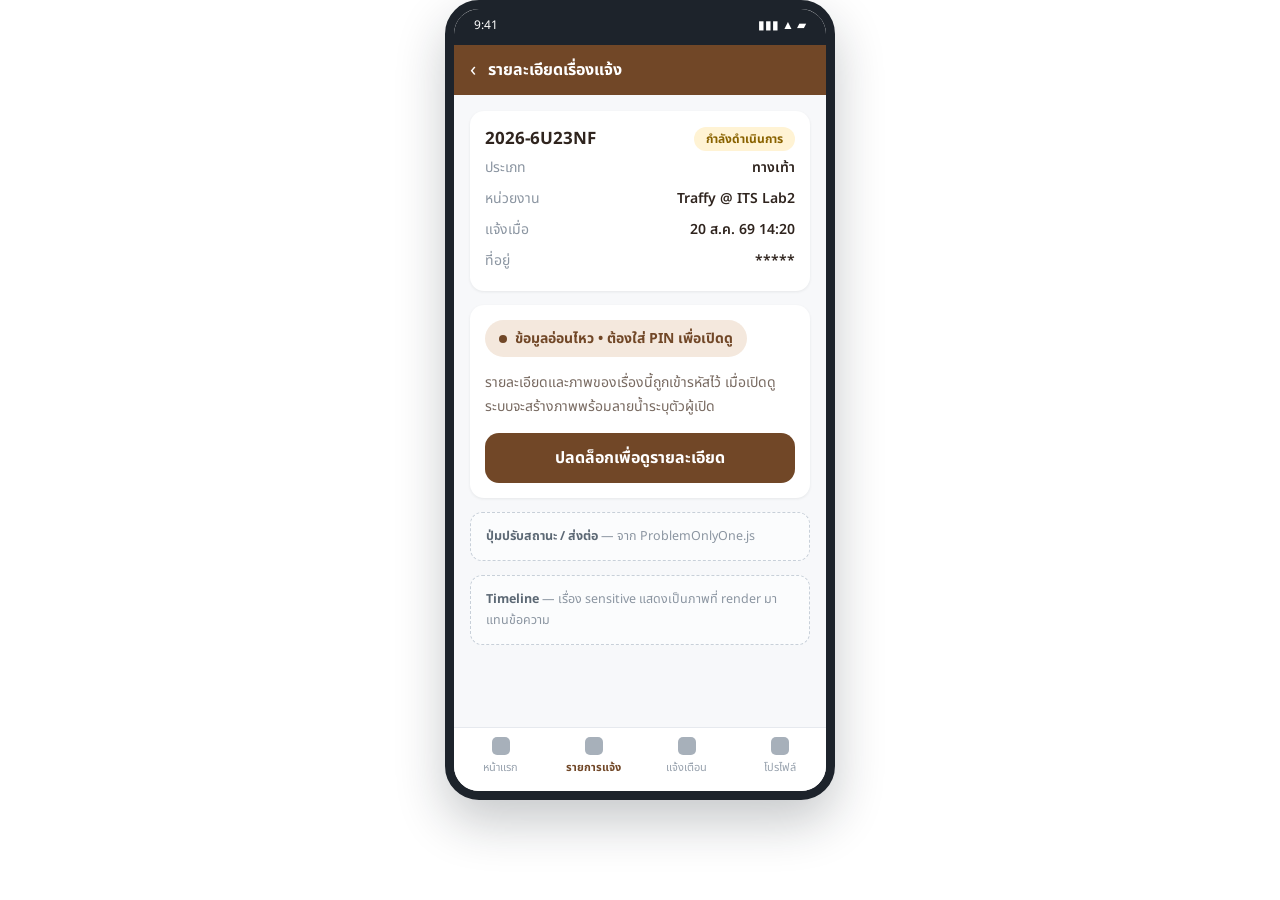
==== app/index.html @ 2217208e "Prototype ฟีเจอร์ Sensitive สำหรับให้ทีมรีวิว หน้าเว็บ static หน้าเดียว มีแท็บสลับดูได้ทั้ง 3 platfo" ====
<!doctype html>
<html lang="th">
<head>
<meta charset="utf-8">
<meta name="viewport" content="width=device-width, initial-scale=1">
<meta name="robots" content="noindex, nofollow">
<title>Prototype • แอปเจ้าหน้าที่ (FondueManager)</title>
<link rel="preconnect" href="https://fonts.googleapis.com">
<link rel="preconnect" href="https://fonts.gstatic.com" crossorigin>
<link href="https://fonts.googleapis.com/css2?family=Noto+Sans+Thai:wght@400;500;600;700&display=swap" rel="stylesheet">
<link rel="stylesheet" href="../shared/sensitive-flow.css">
<style>
  * { box-sizing: border-box; }
  body {
    margin: 0;
    min-height: 100vh;
    font-family: "Noto Sans Thai", sans-serif;
    background: transparent;
    color: #2f241e;
    display: flex;
    flex-direction: column;
    align-items: center;
    padding: 0 16px 30px;
    gap: 16px;
  }


  /* กรอบมือถือ — เป็นแค่การจำลองหน้าตา ไม่ใช่ของจริงจาก React Native */
  .phone {
    width: 390px;
    max-width: 100%;
    background: #fff;
    border-radius: 34px;
    border: 9px solid #1d232b;
    overflow: hidden;
    box-shadow: 0 22px 50px rgba(20, 28, 38, 0.24);
    display: flex;
    flex-direction: column;
    height: 800px;
  }

  .statusbar {
    background: #1d232b;
    color: #fff;
    font-size: 12px;
    padding: 7px 20px 11px;
    display: flex;
    justify-content: space-between;
  }

  .appbar {
    background: #714727;
    color: #fff;
    padding: 13px 16px;
    display: flex;
    align-items: center;
    gap: 12px;
  }
  .appbar__back { font-size: 20px; line-height: 1; }
  .appbar__title { font-size: 16px; font-weight: 700; }

  .screen {
    flex: 1;
    overflow-y: auto;
    padding: 16px;
    display: flex;
    flex-direction: column;
    gap: 14px;
    background: #f7f8fa;
  }

  .rn-card {
    background: #fff;
    border-radius: 14px;
    padding: 15px;
    box-shadow: 0 1px 3px rgba(23, 32, 43, 0.08);
  }

  .rn-row {
    display: flex;
    justify-content: space-between;
    gap: 12px;
    font-size: 14px;
    padding: 5px 0;
  }
  .rn-row__label { color: #8b95a1; }
  .rn-row__value { font-weight: 600; text-align: right; }

  .status-pill {
    display: inline-block;
    padding: 3px 12px;
    border-radius: 999px;
    background: #fff3d4;
    color: #8a6300;
    font-size: 12px;
    font-weight: 700;
  }

  .ticket-head {
    display: flex;
    align-items: center;
    justify-content: space-between;
  }
  .ticket-head__id { font-size: 17px; font-weight: 700; }

  .slot {
    border: 1px dashed #c8d0d9;
    border-radius: 12px;
    padding: 13px 15px;
    color: #8b95a1;
    font-size: 12.5px;
    line-height: 1.7;
    background: #fbfcfd;
  }
  .slot strong { color: #5d6975; }

  .tabbar {
    display: flex;
    border-top: 1px solid #e6e9ee;
    background: #fff;
    padding: 9px 0 15px;
  }
  .tabbar div {
    flex: 1;
    text-align: center;
    font-size: 11px;
    color: #98a2ae;
  }
  .tabbar div[aria-current] { color: #714727; font-weight: 700; }
  .tabbar .dot {
    width: 18px; height: 18px; margin: 0 auto 4px;
    border-radius: 5px; background: currentColor; opacity: .85;
  }

  /* ในจอมือถือ ภาพประกอบวางเรียง 2 ช่องพอ */
  .phone .sv-media { grid-template-columns: repeat(2, 1fr); }
</style>
</head>
<body>


<div class="phone">
  <div class="statusbar"><span>9:41</span><span>▮▮▮ ▲ ▰</span></div>
  <div class="appbar">
    <span class="appbar__back">‹</span>
    <span class="appbar__title">รายละเอียดเรื่องแจ้ง</span>
  </div>

  <div class="screen">
    <div class="rn-card">
      <div class="ticket-head">
        <span class="ticket-head__id">2026-6U23NF</span>
        <span class="status-pill">กำลังดำเนินการ</span>
      </div>
      <div class="rn-row"><span class="rn-row__label">ประเภท</span><span class="rn-row__value">ทางเท้า</span></div>
      <div class="rn-row"><span class="rn-row__label">หน่วยงาน</span><span class="rn-row__value">Traffy @ ITS Lab2</span></div>
      <div class="rn-row"><span class="rn-row__label">แจ้งเมื่อ</span><span class="rn-row__value">20 ส.ค. 69 14:20</span></div>
      <div class="rn-row"><span class="rn-row__label">ที่อยู่</span><span class="rn-row__value">*****</span></div>
    </div>

    <div class="rn-card sv-root" id="sensitive-slot"></div>

    <div class="slot"><strong>ปุ่มปรับสถานะ / ส่งต่อ</strong> — จาก ProblemOnlyOne.js</div>
    <div class="slot"><strong>Timeline</strong> — เรื่อง sensitive แสดงเป็นภาพที่ render มาแทนข้อความ</div>
  </div>

  <div class="tabbar">
    <div><div class="dot"></div>หน้าแรก</div>
    <div aria-current="page"><div class="dot"></div>รายการแจ้ง</div>
    <div><div class="dot"></div>แจ้งเตือน</div>
    <div><div class="dot"></div>โปรไฟล์</div>
  </div>
</div>

<script type="module">
  import { mountSensitiveFlow } from "../shared/sensitive-flow.js";
  mountSensitiveFlow(document.getElementById("sensitive-slot"), {
    ticketId: "2026-6U23NF",
  });
</script>
</body>
</html>
---- shared/sensitive-flow.css ----
/* สไตล์กลางของ flow sensitive — ใช้ตัวแปรสี ให้แต่ละ shell override ได้
   web shell กับ app shell ตั้ง --sv-accent ต่างกัน แต่โครงเหมือนกัน */

.sv-root {
  --sv-accent: #714727;
  --sv-accent-soft: #f4e8dd;
  --sv-text: #2f241e;
  --sv-muted: #786a61;
  --sv-line: #ead8c9;
  --sv-danger: #c0392b;
  --sv-radius: 14px;
}

.sv-locked,
.sv-pin,
.sv-unlocked {
  display: flex;
  flex-direction: column;
  gap: 14px;
}

.sv-badge {
  display: inline-flex;
  align-items: center;
  gap: 8px;
  align-self: flex-start;
  padding: 8px 14px;
  border-radius: 999px;
  background: var(--sv-accent-soft);
  color: var(--sv-accent);
  font-size: 14px;
  font-weight: 700;
}

.sv-badge__dot {
  width: 8px;
  height: 8px;
  border-radius: 50%;
  background: var(--sv-accent);
}

.sv-note {
  margin: 0;
  color: var(--sv-muted);
  font-size: 14px;
  line-height: 1.7;
}

.sv-button {
  appearance: none;
  border: none;
  border-radius: var(--sv-radius);
  padding: 13px 20px;
  background: var(--sv-accent);
  color: #fff;
  font: inherit;
  font-weight: 700;
  cursor: pointer;
  transition: opacity 0.15s ease;
}

.sv-button:hover { opacity: 0.88; }
.sv-button:disabled { opacity: 0.5; cursor: default; }

.sv-button--ghost {
  background: transparent;
  color: var(--sv-muted);
  border: 1px solid var(--sv-line);
}

.sv-pin__title {
  margin: 0;
  font-size: 18px;
  color: var(--sv-text);
}

.sv-pin__hint {
  margin: 0;
  font-size: 13px;
  color: var(--sv-muted);
}

.sv-pin__input {
  width: 100%;
  box-sizing: border-box;
  padding: 14px 16px;
  border: 1px solid var(--sv-line);
  border-radius: var(--sv-radius);
  font: inherit;
  font-size: 22px;
  letter-spacing: 10px;
  text-align: center;
}

.sv-pin__input:focus {
  outline: 2px solid var(--sv-accent);
  outline-offset: 1px;
}

.sv-pin__message {
  min-height: 20px;
  font-size: 13px;
  color: var(--sv-danger);
}

.sv-pin__message.is-notice { color: #2e7d4f; }

.sv-pin__actions {
  display: flex;
  gap: 10px;
}

.sv-pin__actions .sv-button { flex: 1; }

.sv-loading {
  padding: 40px 0;
  text-align: center;
  color: var(--sv-muted);
}

.sv-bar {
  display: flex;
  align-items: center;
  justify-content: space-between;
  gap: 12px;
  padding: 10px 14px;
  border-radius: var(--sv-radius);
  background: var(--sv-accent-soft);
  color: var(--sv-accent);
  font-size: 13px;
  font-weight: 600;
}

.sv-bar__lock {
  appearance: none;
  border: 1px solid currentColor;
  background: transparent;
  color: inherit;
  border-radius: 999px;
  padding: 5px 12px;
  font: inherit;
  font-size: 12px;
  cursor: pointer;
  white-space: nowrap;
}

.sv-pages {
  display: flex;
  flex-direction: column;
  gap: 16px;
}

.sv-page { margin: 0; }

.sv-page__img {
  display: block;
  width: 100%;
  border-radius: var(--sv-radius);
  border: 1px solid var(--sv-line);
}

.sv-page__caption {
  padding-top: 6px;
  font-size: 12px;
  color: var(--sv-muted);
  text-align: right;
}

.sv-media__title {
  margin: 6px 0 0;
  font-size: 15px;
  color: var(--sv-text);
}

.sv-media {
  display: grid;
  grid-template-columns: repeat(auto-fill, minmax(120px, 1fr));
  gap: 10px;
}

.sv-media__item {
  appearance: none;
  border: 1px solid var(--sv-line);
  border-radius: var(--sv-radius);
  background: #fff;
  padding: 6px;
  cursor: pointer;
  display: flex;
  flex-direction: column;
  gap: 6px;
  font: inherit;
}

.sv-media__item img {
  width: 100%;
  aspect-ratio: 4 / 3;
  object-fit: cover;
  border-radius: 9px;
}

.sv-media__label {
  font-size: 12px;
  color: var(--sv-muted);
}

.sv-lightbox {
  position: fixed;
  inset: 0;
  z-index: 999;
  background: rgba(20, 14, 10, 0.88);
  display: flex;
  flex-direction: column;
  align-items: center;
  justify-content: center;
  gap: 14px;
  padding: 24px;
}

.sv-lightbox img {
  max-width: min(720px, 92vw);
  max-height: 74vh;
  border-radius: 12px;
}

.sv-lightbox__label { color: #f3e6da; font-size: 14px; }

.sv-lightbox__close {
  position: absolute;
  top: 20px;
  right: 20px;
  appearance: none;
  border: 1px solid rgba(255, 255, 255, 0.5);
  background: transparent;
  color: #fff;
  border-radius: 999px;
  padding: 7px 16px;
  font: inherit;
  cursor: pointer;
}
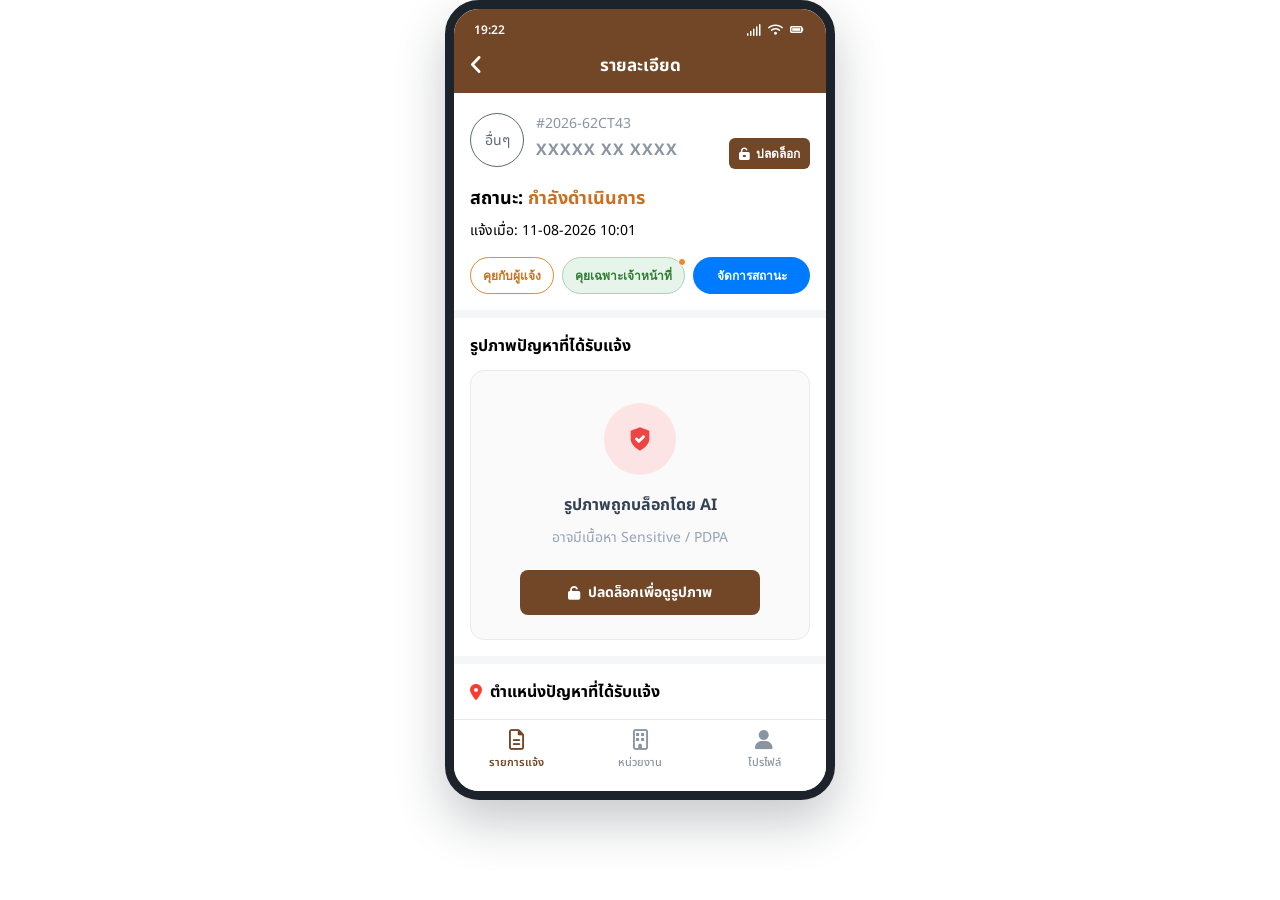
==== commit a7d7f3ba: "Update Sensitive Flow UI (tabs, gallery, locked timeline)" ====
--- a/app/index.html
+++ b/app/index.html
@@ -1,182 +1,684 @@
 <!doctype html>
 <html lang="th">
+
 <head>
-<meta charset="utf-8">
-<meta name="viewport" content="width=device-width, initial-scale=1">
-<meta name="robots" content="noindex, nofollow">
-<title>Prototype • แอปเจ้าหน้าที่ (FondueManager)</title>
-<link rel="preconnect" href="https://fonts.googleapis.com">
-<link rel="preconnect" href="https://fonts.gstatic.com" crossorigin>
-<link href="https://fonts.googleapis.com/css2?family=Noto+Sans+Thai:wght@400;500;600;700&display=swap" rel="stylesheet">
-<link rel="stylesheet" href="../shared/sensitive-flow.css">
-<style>
-  * { box-sizing: border-box; }
-  body {
-    margin: 0;
-    min-height: 100vh;
-    font-family: "Noto Sans Thai", sans-serif;
-    background: transparent;
-    color: #2f241e;
-    display: flex;
-    flex-direction: column;
-    align-items: center;
-    padding: 0 16px 30px;
-    gap: 16px;
-  }
-
-
-  /* กรอบมือถือ — เป็นแค่การจำลองหน้าตา ไม่ใช่ของจริงจาก React Native */
-  .phone {
-    width: 390px;
-    max-width: 100%;
-    background: #fff;
-    border-radius: 34px;
-    border: 9px solid #1d232b;
-    overflow: hidden;
-    box-shadow: 0 22px 50px rgba(20, 28, 38, 0.24);
-    display: flex;
-    flex-direction: column;
-    height: 800px;
-  }
-
-  .statusbar {
-    background: #1d232b;
-    color: #fff;
-    font-size: 12px;
-    padding: 7px 20px 11px;
-    display: flex;
-    justify-content: space-between;
-  }
-
-  .appbar {
-    background: #714727;
-    color: #fff;
-    padding: 13px 16px;
-    display: flex;
-    align-items: center;
-    gap: 12px;
-  }
-  .appbar__back { font-size: 20px; line-height: 1; }
-  .appbar__title { font-size: 16px; font-weight: 700; }
-
-  .screen {
-    flex: 1;
-    overflow-y: auto;
-    padding: 16px;
-    display: flex;
-    flex-direction: column;
-    gap: 14px;
-    background: #f7f8fa;
-  }
-
-  .rn-card {
-    background: #fff;
-    border-radius: 14px;
-    padding: 15px;
-    box-shadow: 0 1px 3px rgba(23, 32, 43, 0.08);
-  }
-
-  .rn-row {
-    display: flex;
-    justify-content: space-between;
-    gap: 12px;
-    font-size: 14px;
-    padding: 5px 0;
-  }
-  .rn-row__label { color: #8b95a1; }
-  .rn-row__value { font-weight: 600; text-align: right; }
-
-  .status-pill {
-    display: inline-block;
-    padding: 3px 12px;
-    border-radius: 999px;
-    background: #fff3d4;
-    color: #8a6300;
-    font-size: 12px;
-    font-weight: 700;
-  }
-
-  .ticket-head {
-    display: flex;
-    align-items: center;
-    justify-content: space-between;
-  }
-  .ticket-head__id { font-size: 17px; font-weight: 700; }
-
-  .slot {
-    border: 1px dashed #c8d0d9;
-    border-radius: 12px;
-    padding: 13px 15px;
-    color: #8b95a1;
-    font-size: 12.5px;
-    line-height: 1.7;
-    background: #fbfcfd;
-  }
-  .slot strong { color: #5d6975; }
-
-  .tabbar {
-    display: flex;
-    border-top: 1px solid #e6e9ee;
-    background: #fff;
-    padding: 9px 0 15px;
-  }
-  .tabbar div {
-    flex: 1;
-    text-align: center;
-    font-size: 11px;
-    color: #98a2ae;
-  }
-  .tabbar div[aria-current] { color: #714727; font-weight: 700; }
-  .tabbar .dot {
-    width: 18px; height: 18px; margin: 0 auto 4px;
-    border-radius: 5px; background: currentColor; opacity: .85;
-  }
-
-  /* ในจอมือถือ ภาพประกอบวางเรียง 2 ช่องพอ */
-  .phone .sv-media { grid-template-columns: repeat(2, 1fr); }
-</style>
+  <meta charset="utf-8">
+  <meta name="viewport" content="width=device-width, initial-scale=1">
+  <meta name="robots" content="noindex, nofollow">
+  <title>Prototype • แอปเจ้าหน้าที่ (FondueManager)</title>
+  <link rel="preconnect" href="https://fonts.googleapis.com">
+  <link rel="preconnect" href="https://fonts.gstatic.com" crossorigin>
+  <link href="https://fonts.googleapis.com/css2?family=Noto+Sans+Thai:wght@400;500;600;700&display=swap"
+    rel="stylesheet">
+  <!-- ใช้ FontAwesome สำหรับ Icon -->
+  <link rel="stylesheet" href="https://cdnjs.cloudflare.com/ajax/libs/font-awesome/6.4.0/css/all.min.css">
+  <link rel="stylesheet" href="../shared/sensitive-flow.css?v=2">
+  <style>
+    * {
+      box-sizing: border-box;
+    }
+
+    body {
+      margin: 0;
+      min-height: 100vh;
+      font-family: "Noto Sans Thai", sans-serif;
+      background: transparent;
+      color: #1a1a1a;
+      display: flex;
+      flex-direction: column;
+      align-items: center;
+      padding: 0 16px 30px;
+      gap: 16px;
+    }
+
+    /* กรอบมือถือ */
+    .phone {
+      width: 390px;
+      max-width: 100%;
+      background: #fff;
+      border-radius: 34px;
+      border: 9px solid #1d232b;
+      overflow: hidden;
+      box-shadow: 0 22px 50px rgba(20, 28, 38, 0.24);
+      display: flex;
+      flex-direction: column;
+      height: 800px;
+      position: relative;
+    }
+
+    .statusbar {
+      background: #714727;
+      color: #fff;
+      font-size: 12px;
+      padding: 12px 20px 4px;
+      display: flex;
+      justify-content: space-between;
+      font-weight: 600;
+    }
+
+    .appbar {
+      background: #714727;
+      color: #fff;
+      padding: 10px 16px 14px;
+      display: flex;
+      align-items: center;
+      justify-content: center;
+      position: relative;
+    }
+
+    .appbar__back {
+      position: absolute;
+      left: 16px;
+      font-size: 22px;
+      line-height: 1;
+      cursor: pointer;
+    }
+
+    .appbar__title {
+      font-size: 17px;
+      font-weight: 700;
+    }
+
+    .screen {
+      flex: 1;
+      overflow-y: auto;
+      background: #f5f6f8;
+      display: flex;
+      flex-direction: column;
+      gap: 8px;
+      /* ระยะห่างระหว่าง Block สีขาว */
+    }
+
+    .screen::-webkit-scrollbar {
+      width: 0px;
+    }
+
+    /* Block สีขาวแต่ละส่วน */
+    .white-block {
+      background: #fff;
+      padding: 16px;
+    }
+
+    .section-title {
+      font-size: 16px;
+      font-weight: 700;
+      color: #000;
+      margin-bottom: 12px;
+      display: flex;
+      align-items: center;
+      gap: 8px;
+    }
+
+    /* 1. Header Section (Profile, ID, Title, Status, Buttons) */
+    .detail-top-row {
+      display: flex;
+      gap: 12px;
+      margin-bottom: 16px;
+    }
+
+    .profile-circle {
+      width: 54px;
+      height: 54px;
+      border-radius: 27px;
+      border: 1px solid #5d6975;
+      display: flex;
+      align-items: center;
+      justify-content: center;
+      font-size: 14px;
+      color: #5d6975;
+      flex-shrink: 0;
+    }
+
+    .ticket-info {
+      flex: 1;
+      display: flex;
+      flex-direction: column;
+      justify-content: center;
+    }
+
+    .ticket-id {
+      color: #8b95a1;
+      font-size: 14px;
+      margin-bottom: 4px;
+    }
+
+    .ticket-title-row {
+      display: flex;
+      justify-content: space-between;
+      align-items: flex-start;
+    }
+
+    .ticket-title {
+      font-size: 16px;
+      font-weight: 700;
+      color: #8b95a1;
+      /* สีเทาตามรูป */
+      letter-spacing: 1px;
+    }
+
+    .btn-unlock-small {
+      background: #714727;
+      color: white;
+      border: none;
+      border-radius: 6px;
+      padding: 6px 10px;
+      font-size: 12px;
+      font-weight: 600;
+      display: flex;
+      align-items: center;
+      gap: 6px;
+      cursor: pointer;
+    }
+
+    .status-row {
+      font-size: 18px;
+      font-weight: 700;
+      margin-bottom: 8px;
+    }
+
+    .status-row span:first-child {
+      color: #000;
+    }
+
+    .status-row span:last-child {
+      color: #c9711e;
+    }
+
+    .ticket-date-row {
+      font-size: 14px;
+      color: #000;
+    }
+
+    .action-pills-row {
+      display: flex;
+      gap: 8px;
+      margin-top: 16px;
+    }
+
+    .pill-btn {
+      padding: 8px 12px;
+      border-radius: 20px;
+      font-size: 12px;
+      font-weight: 600;
+      cursor: pointer;
+      white-space: nowrap;
+    }
+
+    .pill-talk-reporter {
+      background: #fff;
+      border: 1px solid #e8882f;
+      color: #c9711e;
+    }
+
+    .pill-talk-staff {
+      background: #e6f4ea;
+      border: 1px solid #a8d5ba;
+      color: #2e7d32;
+      position: relative;
+    }
+
+    .noti-dot {
+      position: absolute;
+      top: 0px;
+      right: -2px;
+      width: 8px;
+      height: 8px;
+      background: #e8882f;
+      border-radius: 50%;
+      border: 1px solid #fff;
+    }
+
+    .pill-manage-status {
+      background: #007aff;
+      color: #fff;
+      border: none;
+      flex: 1;
+      /* ยืดให้เต็มพื้นที่ที่เหลือถ้ามี */
+      text-align: center;
+    }
+
+    /* รูปภาพ Cover สำหรับ Normal Mode */
+    .ticket-cover {
+      width: 100%;
+      height: 200px;
+      background-color: #e0e0e0;
+      border-radius: 12px;
+      object-fit: cover;
+      background-image: url('https://images.unsplash.com/photo-1515162816999-a0c47dc192f7?auto=format&fit=crop&q=80&w=400');
+      background-position: center;
+    }
+
+    /* 3. Location Section */
+    .location-address {
+      font-size: 14.5px;
+      color: #000;
+      margin-bottom: 12px;
+    }
+
+    .location-coords-row {
+      display: flex;
+      justify-content: space-between;
+      align-items: center;
+    }
+
+    .location-coords {
+      font-size: 14.5px;
+      color: #000;
+    }
+
+    .location-actions {
+      display: flex;
+      gap: 8px;
+    }
+
+    .btn-action-sm {
+      background: #fff;
+      border: 1px solid #ccc;
+      border-radius: 20px;
+      padding: 6px 12px;
+      font-size: 12px;
+      color: #666;
+      display: flex;
+      align-items: center;
+      gap: 6px;
+      cursor: pointer;
+    }
+
+    /* 4. Responsible Orgs Section */
+    .orgs-card {
+      border: 1px solid #f0f0f0;
+      border-radius: 8px;
+      padding: 4px 0;
+      background: #fcfcfc;
+    }
+
+    .org-row {
+      display: flex;
+      align-items: center;
+      padding: 12px 16px;
+      border-bottom: 2px solid #fff;
+      font-size: 14.5px;
+      color: #000;
+    }
+
+    .border-none {
+      border-bottom: none;
+    }
+
+    .org-logo {
+      width: 36px;
+      height: 36px;
+      border-radius: 18px;
+      margin-right: 12px;
+      display: flex;
+      align-items: center;
+      justify-content: center;
+      color: #fff;
+      font-size: 12px;
+      font-weight: bold;
+    }
+
+    .traffy-logo {
+      background: #fff;
+      border: 1px solid #eee;
+      color: #00c853;
+    }
+
+    .t-logo {
+      background: #1a237e;
+    }
+
+    .other-logo {
+      background: #607d8b;
+      font-size: 8px;
+    }
+
+    /* 5. Responsible Persons Section */
+    .staff-card {
+      border: 1px solid #f0f0f0;
+      border-left: 3px solid #714727;
+      border-radius: 8px;
+      padding: 16px;
+      background: #fffaf7;
+      margin-bottom: 16px;
+    }
+
+    .staff-card-header {
+      display: flex;
+      justify-content: space-between;
+      margin-bottom: 12px;
+      align-items: center;
+    }
+
+    .staff-card-title {
+      font-weight: 700;
+      font-size: 13px;
+      color: #714727;
+    }
+
+    .staff-card-subtitle {
+      font-size: 11px;
+      color: #8b95a1;
+      font-weight: 600;
+    }
+
+    .btn-dashed {
+      width: 100%;
+      border: 1px dashed #ccc;
+      background: #fff;
+      padding: 12px;
+      border-radius: 8px;
+      color: #714727;
+      font-weight: 700;
+      font-size: 13px;
+      cursor: pointer;
+    }
+
+    .other-orgs-toggle {
+      display: flex;
+      justify-content: space-between;
+      align-items: center;
+      font-size: 14px;
+      font-weight: 700;
+      color: #333;
+    }
+
+    .chevron-down {
+      width: 24px;
+      height: 24px;
+      border-radius: 12px;
+      background: #f5f5f5;
+      display: flex;
+      align-items: center;
+      justify-content: center;
+      color: #8b95a1;
+      font-size: 12px;
+    }
+
+    /* 6. Timeline Section */
+    .timeline {
+      display: flex;
+      flex-direction: column;
+      padding-left: 8px;
+      margin-top: 16px;
+    }
+
+    .timeline-item {
+      display: flex;
+      position: relative;
+      margin-bottom: 16px;
+    }
+
+    .timeline-dot-outline {
+      width: 24px;
+      height: 24px;
+      border-radius: 12px;
+      border: 2px solid #fbbc05;
+      background: #fff;
+      z-index: 2;
+      margin-right: 12px;
+    }
+
+    .timeline-line {
+      position: absolute;
+      left: 11px;
+      top: 24px;
+      bottom: -16px;
+      width: 2px;
+      background: #e6e9ee;
+      z-index: 1;
+    }
+
+    .timeline-item:last-child .timeline-line {
+      display: none;
+    }
+
+    .timeline-content-no-bg {
+      flex: 1;
+      padding-bottom: 16px;
+    }
+
+    .timeline-header-row {
+      display: flex;
+      align-items: center;
+      gap: 8px;
+      margin-bottom: 8px;
+    }
+
+    .status-pill-small {
+      background: #fce8b2;
+      color: #c9711e;
+      padding: 4px 10px;
+      border-radius: 12px;
+      font-size: 11px;
+      font-weight: 700;
+    }
+
+    .timeline-author {
+      font-size: 12px;
+      color: #4a5568;
+      font-weight: 700;
+    }
+
+    .timeline-time-text {
+      font-size: 13px;
+      color: #000;
+      margin-bottom: 4px;
+    }
+
+    .timeline-desc-text {
+      font-size: 13.5px;
+      color: #000;
+      line-height: 1.5;
+    }
+
+    /* Tabbar */
+    .tabbar {
+      display: flex;
+      border-top: 1px solid #e6e9ee;
+      background: #fff;
+      padding: 10px 0 20px;
+    }
+
+    .tabbar div {
+      flex: 1;
+      text-align: center;
+      font-size: 11px;
+      color: #714727;
+      display: flex;
+      flex-direction: column;
+      align-items: center;
+      gap: 4px;
+      cursor: pointer;
+      font-weight: 600;
+    }
+
+    .tabbar div:not([aria-current]) {
+      color: #8b95a1;
+      font-weight: 500;
+    }
+
+    .tabbar i {
+      font-size: 20px;
+    }
+
+    /* จัดเรียงรูป Sensitive */
+    .phone .sv-media {
+      grid-template-columns: repeat(2, 1fr);
+      gap: 8px;
+    }
+
+    /* Utility classes */
+    .hidden {
+      display: none !important;
+    }
+  </style>
 </head>
+
 <body>
 
 
-<div class="phone">
-  <div class="statusbar"><span>9:41</span><span>▮▮▮ ▲ ▰</span></div>
-  <div class="appbar">
-    <span class="appbar__back">‹</span>
-    <span class="appbar__title">รายละเอียดเรื่องแจ้ง</span>
+
+  <div class="phone">
+    <div class="statusbar"><span>19:22</span><span style="letter-spacing: 2px;"><i class="fa-solid fa-signal"></i> <i
+          class="fa-solid fa-wifi"></i> <i class="fa-solid fa-battery-full"></i></span></div>
+    <div class="appbar">
+      <span class="appbar__back"><i class="fa-solid fa-angle-left"></i></span>
+      <span class="appbar__title">รายละเอียด</span>
+    </div>
+
+    <div class="screen" id="screen-content">
+
+      <!-- 1. Top Section -->
+      <div class="white-block" id="block-top" style="padding-top: 20px;">
+        <div id="sensitive-top-header">
+          <div class="detail-top-row">
+            <div class="profile-circle">อื่นๆ</div>
+            <div class="ticket-info">
+              <div class="ticket-id">#2026-62CT43</div>
+              <div class="ticket-title-row">
+                <div class="ticket-title">XXXXX XX XXXX</div>
+                <!-- ปุ่มปลดล็อก (ถ้าเรื่อง sensitive) -->
+                <button class="btn-unlock-small" id="btn-top-unlock"><i class="fa-solid fa-unlock-keyhole"></i>
+                  ปลดล็อก</button>
+              </div>
+            </div>
+          </div>
+          <div class="status-row">
+            <span>สถานะ:</span> <span>กำลังดำเนินการ</span>
+          </div>
+          <div class="ticket-date-row">
+            แจ้งเมื่อ: 11-08-2026 10:01
+          </div>
+        </div>
+        <div class="action-pills-row">
+          <button class="pill-btn pill-talk-reporter">คุยกับผู้แจ้ง</button>
+          <button class="pill-btn pill-talk-staff">คุยเฉพาะเจ้าหน้าที่<span class="noti-dot"></span></button>
+          <button class="pill-btn pill-manage-status">จัดการสถานะ</button>
+        </div>
+      </div>
+
+      <!-- 2. รูปภาพปัญหา Section -->
+      <div class="white-block" id="block-sensitive">
+        <div class="section-title" id="sensitive-section-title">รูปภาพปัญหาที่ได้รับแจ้ง</div>
+
+        <!-- ============================================== -->
+        <!-- ส่วนของ SENSITIVE FLOW (แสดงเฉพาะโหมด Sensitive) -->
+        <!-- ============================================== -->
+        <div class="rn-card sv-root" id="sensitive-slot" style="padding: 0; box-shadow: none;"></div>
+
+        <!-- ============================================== -->
+        <!-- ส่วนรูปภาพปกติ (แสดงเฉพาะโหมด Normal)           -->
+        <!-- ============================================== -->
+        <div id="normal-image-slot" class="hidden">
+          <div class="ticket-cover"></div>
+        </div>
+      </div>
+
+      <!-- 3. Location Section -->
+      <div class="white-block">
+        <div class="section-title"><i class="fa-solid fa-location-dot" style="color: #FF3B30;"></i>
+          ตำแหน่งปัญหาที่ได้รับแจ้ง</div>
+        <!-- ที่อยู่จะถูกเซ็นเซอร์ถ้าเป็น Sensitive -->
+        <div class="location-address" id="val-address">*****</div>
+        <div class="location-coords-row">
+          <div class="location-coords">13.769, 100.597</div>
+          <div class="location-actions">
+            <button class="btn-action-sm"><i class="fa-regular fa-copy" style="font-size: 14px;"></i> คัดลอก</button>
+            <button class="btn-action-sm"><i class="fa-solid fa-diamond-turn-right" style="font-size: 14px;"></i>
+              นำทาง</button>
+          </div>
+        </div>
+      </div>
+
+      <!-- 4. Responsible Orgs Section -->
+      <div class="white-block">
+        <div class="section-title">หน่วยงานที่รับผิดชอบปัญหานี้</div>
+        <div class="orgs-card">
+          <div class="org-row">
+            <div class="org-logo traffy-logo"><img
+                src="https://upload.wikimedia.org/wikipedia/commons/thumb/1/1b/Apple_logo_grey.svg/100px-Apple_logo_grey.svg.png"
+                style="width: 20px; filter: invert(48%) sepia(79%) saturate(2476%) hue-rotate(86deg) brightness(118%) contrast(119%); display: none;">traffy
+            </div> Traffy @ ITS Lab2
+          </div>
+          <div class="org-row">
+            <div class="org-logo t-logo">T*</div> Fondue Tutorial
+          </div>
+          <div class="org-row">
+            <div class="org-logo other-logo">PCB</div> ทดสอบ toy (2)
+          </div>
+          <div class="org-row border-none">
+            <div class="org-logo t-logo">T*</div> Traffy Test
+          </div>
+        </div>
+      </div>
+
+      <!-- 5. Responsible Persons Section -->
+      <div class="white-block">
+        <div class="section-title"><i class="fa-regular fa-user"></i> ผู้รับผิดชอบ</div>
+        <div class="staff-card">
+          <div class="staff-card-header">
+            <span class="staff-card-title">หน่วยงานของคุณ</span>
+            <span class="staff-card-subtitle">Traffy @ ITS Lab2</span>
+          </div>
+          <button class="btn-dashed"><i class="fa-solid fa-plus"></i> มอบหมายเจ้าหน้าที่เพิ่ม</button>
+        </div>
+        <div class="other-orgs-toggle">
+          <span>หน่วยงานอื่นที่เกี่ยวข้อง <span style="color: #8b95a1; font-weight: 500;">(3 หน่วยงาน)</span></span>
+          <div class="chevron-down"><i class="fa-solid fa-chevron-down"></i></div>
+        </div>
+      </div>
+
+      <!-- 6. Timeline Section -->
+      <div class="white-block" id="normal-timeline-section">
+        <div class="section-title" style="color: #6B6B6B;">ไทม์ไลน์การจัดการปัญหา</div>
+
+        <div class="timeline" id="normal-timeline">
+          <div style="background: #f9fafb; border: 1px dashed #cbd5e1; border-radius: 12px; padding: 32px 16px; text-align: center; color: #64748b; font-size: 14px;">
+            <i class="fa-solid fa-lock" style="font-size: 24px; color: #94a3b8; margin-bottom: 12px; display: block;"></i>
+            <div style="font-weight: 600; color: #334155; margin-bottom: 6px; font-size: 15px;">ไทม์ไลน์ถูกปกปิดเพื่อความปลอดภัย</div>
+            ประวัติการดำเนินงานในส่วนนี้ถูกจำกัดสิทธิ์การเข้าถึงเนื่องจากเป็นข้อมูลละเอียดอ่อน (Sensitive Data)<br>
+            <span style="display: block; margin-top: 8px; font-size: 13px;">กรุณากดปุ่ม <b style="color: #334155;">"ปลดล็อก"</b> ด้านบนเพื่อเข้าถึงข้อมูล</span>
+          </div>
+        </div>
+
+      </div>
+
+    </div>
+
+    <!-- Tabbar ด้านล่าง -->
+    <div class="tabbar">
+      <div aria-current="page"><i class="fa-regular fa-file-lines"></i>รายการแจ้ง</div>
+      <div><i class="fa-regular fa-building"></i>หน่วยงาน</div>
+      <div><i class="fa-solid fa-user"></i>โปรไฟล์</div>
+    </div>
   </div>
 
-  <div class="screen">
-    <div class="rn-card">
-      <div class="ticket-head">
-        <span class="ticket-head__id">2026-6U23NF</span>
-        <span class="status-pill">กำลังดำเนินการ</span>
-      </div>
-      <div class="rn-row"><span class="rn-row__label">ประเภท</span><span class="rn-row__value">ทางเท้า</span></div>
-      <div class="rn-row"><span class="rn-row__label">หน่วยงาน</span><span class="rn-row__value">Traffy @ ITS Lab2</span></div>
-      <div class="rn-row"><span class="rn-row__label">แจ้งเมื่อ</span><span class="rn-row__value">20 ส.ค. 69 14:20</span></div>
-      <div class="rn-row"><span class="rn-row__label">ที่อยู่</span><span class="rn-row__value">*****</span></div>
-    </div>
-
-    <div class="rn-card sv-root" id="sensitive-slot"></div>
-
-    <div class="slot"><strong>ปุ่มปรับสถานะ / ส่งต่อ</strong> — จาก ProblemOnlyOne.js</div>
-    <div class="slot"><strong>Timeline</strong> — เรื่อง sensitive แสดงเป็นภาพที่ render มาแทนข้อความ</div>
-  </div>
-
-  <div class="tabbar">
-    <div><div class="dot"></div>หน้าแรก</div>
-    <div aria-current="page"><div class="dot"></div>รายการแจ้ง</div>
-    <div><div class="dot"></div>แจ้งเตือน</div>
-    <div><div class="dot"></div>โปรไฟล์</div>
-  </div>
-</div>
-
-<script type="module">
-  import { mountSensitiveFlow } from "../shared/sensitive-flow.js";
-  mountSensitiveFlow(document.getElementById("sensitive-slot"), {
-    ticketId: "2026-6U23NF",
-  });
-</script>
+  <script type="module">
+    import { mountSensitiveFlow } from "../shared/sensitive-flow.js?v=2";
+
+    // เรียกใช้งาน Sensitive Flow ใส่ลงใน #sensitive-slot
+    mountSensitiveFlow(document.getElementById("sensitive-slot"), {
+      ticketId: "2026-6U23NF",
+      onStateChange: (state) => {
+        const topHeader = document.getElementById("sensitive-top-header");
+        const normalTimeline = document.getElementById("normal-timeline-section");
+        const sectionTitle = document.getElementById("sensitive-section-title");
+        
+        if (state === 'unlocked') {
+          topHeader?.classList.add('hidden');
+          normalTimeline?.classList.add('hidden');
+          sectionTitle?.classList.add('hidden');
+        } else {
+          topHeader?.classList.remove('hidden');
+          normalTimeline?.classList.remove('hidden');
+          sectionTitle?.classList.remove('hidden');
+        }
+      }
+    });
+
+
+  </script>
 </body>
-</html>
+
+</html>
--- a/shared/sensitive-flow.css
+++ b/shared/sensitive-flow.css
@@ -1,7 +1,8 @@
 /* สไตล์กลางของ flow sensitive — ใช้ตัวแปรสี ให้แต่ละ shell override ได้
    web shell กับ app shell ตั้ง --sv-accent ต่างกัน แต่โครงเหมือนกัน */
 
-.sv-root {
+.sv-root,
+.sv-modal-overlay {
   --sv-accent: #714727;
   --sv-accent-soft: #f4e8dd;
   --sv-text: #2f241e;
@@ -118,122 +119,357 @@
   color: var(--sv-muted);
 }
 
-.sv-bar {
-  display: flex;
-  align-items: center;
+.sv-unlocked-header {
+  display: flex;
   justify-content: space-between;
-  gap: 12px;
-  padding: 10px 14px;
-  border-radius: var(--sv-radius);
+  align-items: center;
+  margin-bottom: 16px;
+  margin-top: 8px;
+}
+
+.sv-unlocked-title-wrap {
+  display: flex;
+  align-items: center;
+  gap: 8px;
+  font-size: 20px;
+  font-weight: 700;
+  color: #000;
+}
+
+.sv-unlocked-gallery-btn {
+  display: flex;
+  align-items: center;
   background: var(--sv-accent-soft);
   color: var(--sv-accent);
-  font-size: 13px;
-  font-weight: 600;
-}
-
-.sv-bar__lock {
-  appearance: none;
-  border: 1px solid currentColor;
-  background: transparent;
-  color: inherit;
-  border-radius: 999px;
-  padding: 5px 12px;
-  font: inherit;
-  font-size: 12px;
-  cursor: pointer;
-  white-space: nowrap;
-}
-
-.sv-pages {
-  display: flex;
-  flex-direction: column;
-  gap: 16px;
-}
-
-.sv-page { margin: 0; }
-
-.sv-page__img {
+  border: none;
+  padding: 8px 12px;
+  border-radius: 8px;
+  font-size: 14px;
+  font-weight: 700;
+  cursor: pointer;
+}
+
+.sv-pages-new {
+  display: flex;
+  flex-direction: column;
+  gap: 20px;
+}
+
+.sv-page-card {
+  margin: 0;
+  border: 1px solid #EAEAEA;
+  border-radius: 16px;
+  overflow: hidden;
+  background: #fff;
+  box-shadow: 0 4px 12px rgba(0,0,0,0.02);
+}
+
+.sv-page-img {
   display: block;
   width: 100%;
-  border-radius: var(--sv-radius);
-  border: 1px solid var(--sv-line);
-}
-
-.sv-page__caption {
-  padding-top: 6px;
-  font-size: 12px;
-  color: var(--sv-muted);
-  text-align: right;
-}
-
-.sv-media__title {
-  margin: 6px 0 0;
-  font-size: 15px;
-  color: var(--sv-text);
-}
-
-.sv-media {
-  display: grid;
-  grid-template-columns: repeat(auto-fill, minmax(120px, 1fr));
-  gap: 10px;
-}
-
-.sv-media__item {
-  appearance: none;
-  border: 1px solid var(--sv-line);
-  border-radius: var(--sv-radius);
-  background: #fff;
-  padding: 6px;
-  cursor: pointer;
-  display: flex;
-  flex-direction: column;
-  gap: 6px;
-  font: inherit;
-}
-
-.sv-media__item img {
-  width: 100%;
-  aspect-ratio: 4 / 3;
-  object-fit: cover;
-  border-radius: 9px;
-}
-
-.sv-media__label {
-  font-size: 12px;
-  color: var(--sv-muted);
+  height: auto;
 }
 
 .sv-lightbox {
-  position: fixed;
+  position: absolute;
   inset: 0;
   z-index: 999;
-  background: rgba(20, 14, 10, 0.88);
-  display: flex;
-  flex-direction: column;
-  align-items: center;
-  justify-content: center;
-  gap: 14px;
+  background: rgba(20, 14, 10, 0.95);
+  display: flex;
+  flex-direction: column;
+}
+
+.sv-lightbox-header {
+  display: flex;
+  justify-content: space-between;
+  align-items: center;
+  padding: 16px 20px;
+  color: #fff;
+  z-index: 10;
+}
+
+.sv-lightbox__counter {
+  font-size: 16px;
+  font-weight: 600;
+  color: #fff;
+}
+
+.sv-lightbox__close {
+  appearance: none;
+  border: none;
+  background: rgba(255, 255, 255, 0.2);
+  color: #fff;
+  border-radius: 999px;
+  width: 32px;
+  height: 32px;
+  display: flex;
+  align-items: center;
+  justify-content: center;
+  font-size: 20px;
+  cursor: pointer;
+}
+
+.sv-lightbox-track {
+  flex: 1;
+  display: flex;
+  overflow-x: auto;
+  scroll-snap-type: x mandatory;
+  -webkit-overflow-scrolling: touch;
+  -ms-overflow-style: none;
+  scrollbar-width: none;
+}
+
+.sv-lightbox-track::-webkit-scrollbar {
+  display: none;
+}
+
+.sv-lightbox-slide {
+  flex: 0 0 100%;
+  width: 100%;
+  scroll-snap-align: center;
+  display: flex;
+  flex-direction: column;
+  align-items: center;
+  justify-content: center;
   padding: 24px;
-}
-
-.sv-lightbox img {
-  max-width: min(720px, 92vw);
-  max-height: 74vh;
+  box-sizing: border-box;
+  position: relative;
+}
+
+.sv-lightbox-nav {
+  position: absolute;
+  top: 50%;
+  transform: translateY(-50%);
+  background: rgba(255, 255, 255, 0.2);
+  color: #fff;
+  border: none;
+  width: 40px;
+  height: 40px;
+  border-radius: 50%;
+  display: flex;
+  align-items: center;
+  justify-content: center;
+  font-size: 18px;
+  cursor: pointer;
+  z-index: 20;
+}
+.sv-lightbox-nav.prev { left: 10px; }
+.sv-lightbox-nav.next { right: 10px; }
+
+.sv-lightbox-slide img {
+  max-width: 100%;
+  max-height: 80vh;
+  object-fit: contain;
+  border-radius: 8px;
+  margin-bottom: 16px;
+}
+
+.sv-lightbox__label { 
+  color: #f3e6da; 
+  font-size: 15px; 
+  text-align: center;
+  background: rgba(0,0,0,0.5);
+  padding: 8px 16px;
   border-radius: 12px;
 }
 
-.sv-lightbox__label { color: #f3e6da; font-size: 14px; }
-
-.sv-lightbox__close {
+/* 
+ * Styles for the new locked state 
+ */
+.sv-locked-new {
+  align-items: center;
+  justify-content: center;
+  background: #FAFAFA;
+  border: 1px solid #EAEAEA;
+  border-radius: var(--sv-radius);
+  padding: 32px 16px 24px;
+  gap: 6px;
+}
+
+.sv-locked-icon-wrap {
+  width: 72px;
+  height: 72px;
+  border-radius: 50%;
+  background: #FDE4E4;
+  display: flex;
+  align-items: center;
+  justify-content: center;
+  margin-bottom: 12px;
+}
+
+.sv-locked-title {
+  font-size: 16px;
+  font-weight: 700;
+  color: #334155;
+  margin-bottom: 4px;
+}
+
+.sv-locked-subtitle {
+  font-size: 14px;
+  color: #94A3B8;
+  margin-bottom: 16px;
+}
+
+.sv-button-unlock {
+  display: flex;
+  align-items: center;
+  justify-content: center;
+  gap: 8px;
+  background: var(--sv-accent);
+  border-radius: 8px;
+  padding: 12px 24px;
+  font-size: 14px;
+  width: 100%;
+  max-width: 240px;
+}
+
+/*
+ * PIN Modal styles
+ */
+.sv-modal-overlay {
   position: absolute;
-  top: 20px;
-  right: 20px;
+  inset: 0;
+  z-index: 999;
+  background: rgba(0, 0, 0, 0.5);
+  display: flex;
+  align-items: center;
+  justify-content: center;
+  padding: 24px;
+}
+
+.sv-pin-modal {
+  background: #fff;
+  border-radius: 20px;
+  width: 100%;
+  max-width: 320px;
+  padding: 28px 20px 20px;
+  display: flex;
+  flex-direction: column;
+  align-items: center;
+  box-shadow: 0 10px 25px rgba(0,0,0,0.1);
+}
+
+.sv-pin-modal-icon {
+  width: 60px;
+  height: 60px;
+  border-radius: 50%;
+  border: 1px solid #f0e6dd;
+  background: #fff;
+  display: flex;
+  align-items: center;
+  justify-content: center;
+  margin-bottom: 20px;
+  box-shadow: 0 0 0 5px #faf6f3;
+  color: #714727;
+}
+
+.sv-pin-modal-icon svg {
+  width: 24px;
+  height: 24px;
+}
+
+.sv-pin-modal-title {
+  font-size: 18px;
+  font-weight: 700;
+  color: #1E293B;
+  margin: 0 0 8px;
+  text-align: center;
+}
+
+.sv-pin-modal-subtitle {
+  font-size: 13px;
+  color: #64748B;
+  margin: 0 0 24px;
+  text-align: center;
+  line-height: 1.5;
+}
+
+.sv-pin-modal-form {
+  width: 100%;
+  display: flex;
+  flex-direction: column;
+  gap: 16px;
+}
+
+.sv-pin-input-group {
+  display: flex;
+  flex-direction: column;
+  gap: 8px;
+}
+
+.sv-pin-input-group label {
+  font-size: 14px;
+  font-weight: 700;
+  color: #1E293B;
+}
+
+.sv-pin-modal-input {
+  width: 100%;
+  box-sizing: border-box;
+  padding: 12px 16px 12px 32px;
+  border: 1.5px solid var(--sv-accent);
+  border-radius: 12px;
+  background: #fff;
+  font-size: 24px;
+  letter-spacing: 16px;
+  text-align: center;
+  color: #1E293B;
+  outline: none;
+}
+
+.sv-pin-modal-input:focus {
+  border-color: var(--sv-accent);
+}
+
+.sv-pin-modal-input::placeholder {
+  color: #CBD5E1;
+  font-size: 24px;
+  letter-spacing: 16px;
+}
+
+.sv-pin-modal-error {
+  min-height: 20px;
+  font-size: 13px;
+  color: var(--sv-danger);
+  text-align: center;
+}
+
+.sv-pin-modal-error.is-notice {
+  color: #2E7D32;
+}
+
+.sv-pin-modal-actions {
+  display: flex;
+  gap: 12px;
+  margin-top: 8px;
+}
+
+.sv-pin-btn-cancel {
+  flex: 2;
   appearance: none;
-  border: 1px solid rgba(255, 255, 255, 0.5);
-  background: transparent;
-  color: #fff;
-  border-radius: 999px;
-  padding: 7px 16px;
-  font: inherit;
-  cursor: pointer;
-}
+  border: none;
+  background: #F8FAFC;
+  color: #475569;
+  font-size: 14px;
+  font-weight: 700;
+  padding: 14px;
+  border-radius: 24px;
+  cursor: pointer;
+}
+
+.sv-pin-btn-submit {
+  flex: 3;
+  appearance: none;
+  border: none;
+  background: var(--sv-accent);
+  color: #fff;
+  font-size: 14px;
+  font-weight: 700;
+  padding: 14px;
+  border-radius: 24px;
+  cursor: pointer;
+}
+
+.sv-pin-btn-submit:disabled {
+  opacity: 0.6;
+}
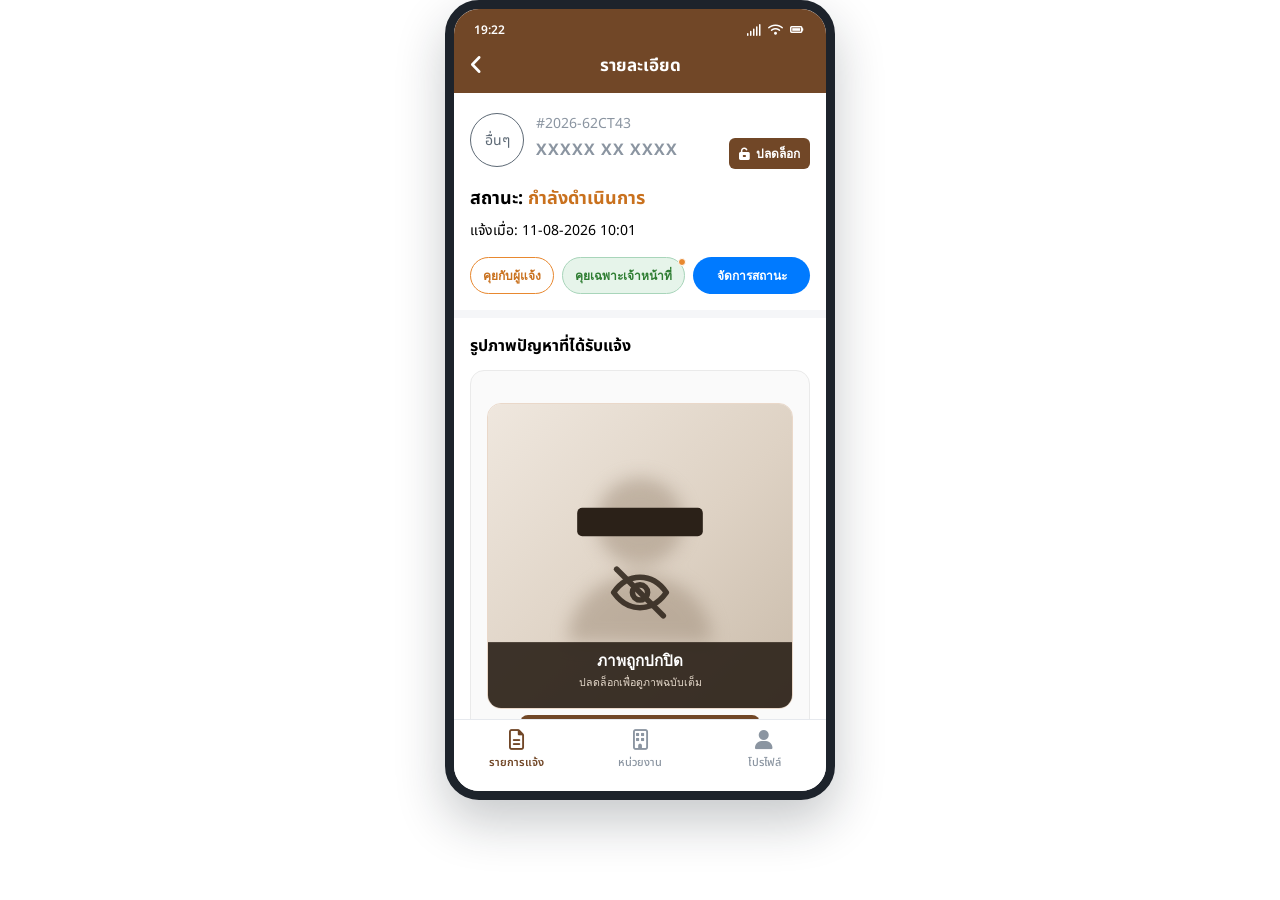
==== commit c240456e: "ปรับหน้า sensitive ทั้ง 3 platform ให้สอดคล้องกัน" ====
--- a/app/index.html
+++ b/app/index.html
@@ -580,7 +580,7 @@
         <div class="section-title"><i class="fa-solid fa-location-dot" style="color: #FF3B30;"></i>
           ตำแหน่งปัญหาที่ได้รับแจ้ง</div>
         <!-- ที่อยู่จะถูกเซ็นเซอร์ถ้าเป็น Sensitive -->
-        <div class="location-address" id="val-address">*****</div>
+        <div class="location-address" id="val-address">***</div>
         <div class="location-coords-row">
           <div class="location-coords">13.769, 100.597</div>
           <div class="location-actions">
@@ -633,14 +633,8 @@
       <div class="white-block" id="normal-timeline-section">
         <div class="section-title" style="color: #6B6B6B;">ไทม์ไลน์การจัดการปัญหา</div>
 
-        <div class="timeline" id="normal-timeline">
-          <div style="background: #f9fafb; border: 1px dashed #cbd5e1; border-radius: 12px; padding: 32px 16px; text-align: center; color: #64748b; font-size: 14px;">
-            <i class="fa-solid fa-lock" style="font-size: 24px; color: #94a3b8; margin-bottom: 12px; display: block;"></i>
-            <div style="font-weight: 600; color: #334155; margin-bottom: 6px; font-size: 15px;">ไทม์ไลน์ถูกปกปิดเพื่อความปลอดภัย</div>
-            ประวัติการดำเนินงานในส่วนนี้ถูกจำกัดสิทธิ์การเข้าถึงเนื่องจากเป็นข้อมูลละเอียดอ่อน (Sensitive Data)<br>
-            <span style="display: block; margin-top: 8px; font-size: 13px;">กรุณากดปุ่ม <b style="color: #334155;">"ปลดล็อก"</b> ด้านบนเพื่อเข้าถึงข้อมูล</span>
-          </div>
-        </div>
+        <!-- ไทม์ไลน์ตอนยังล็อก API ส่งรายการมาครบ ตัดแค่ข้อความกับภาพ -->
+        <div class="timeline" id="normal-timeline"></div>
 
       </div>
 
@@ -656,10 +650,29 @@
 
   <script type="module">
     import { mountSensitiveFlow } from "../shared/sensitive-flow.js?v=2";
+    import { lockedCase, lockedTimeline } from "../shared/sensitive-mock.js";
+
+    // ไทม์ไลน์ตอนยังล็อก แสดงสถานะ เวลา และหน่วยงานที่ดำเนินการ
+    // ส่วนข้อความกับภาพถูกตัดจากฝั่ง API แล้ว จึงไม่มีอะไรให้ซ่อนเพิ่ม
+    document.getElementById("normal-timeline").innerHTML = lockedTimeline
+      .map((item) => `
+        <div class="timeline-item">
+          <div class="timeline-dot-outline"></div>
+          <div class="timeline-line"></div>
+          <div class="timeline-content-no-bg">
+            <div class="timeline-header-row">
+              <span class="status-pill-small">${item.tl_state_name}</span>
+              <span class="timeline-author">โดย ${item.group_name || item.first_name}</span>
+            </div>
+            <div class="timeline-time-text">${item.updated_on} น.</div>
+          </div>
+        </div>
+      `)
+      .join("");
 
     // เรียกใช้งาน Sensitive Flow ใส่ลงใน #sensitive-slot
-    mountSensitiveFlow(document.getElementById("sensitive-slot"), {
-      ticketId: "2026-6U23NF",
+    const sensitiveFlow = mountSensitiveFlow(document.getElementById("sensitive-slot"), {
+      ticketId: lockedCase.ticketId,
       onStateChange: (state) => {
         const topHeader = document.getElementById("sensitive-top-header");
         const normalTimeline = document.getElementById("normal-timeline-section");
@@ -677,8 +690,11 @@
       }
     });
 
+    document.getElementById("btn-top-unlock")
+      .addEventListener("click", sensitiveFlow.openUnlock);
+
 
   </script>
 </body>
 
-</html>+</html>
--- a/shared/sensitive-flow.css
+++ b/shared/sensitive-flow.css
@@ -473,3 +473,15 @@
 .sv-pin-btn-submit:disabled {
   opacity: 0.6;
 }
+
+/* ภาพตอนล็อก ใช้รูปเดียวกันทั้ง 3 platform */
+.sv-locked-cover {
+  display: block;
+  width: 100%;
+  aspect-ratio: 1 / 1;
+  object-fit: cover;
+  border-radius: var(--sv-radius);
+  border: 1px solid var(--sv-line);
+  -webkit-user-select: none;
+  user-select: none;
+}
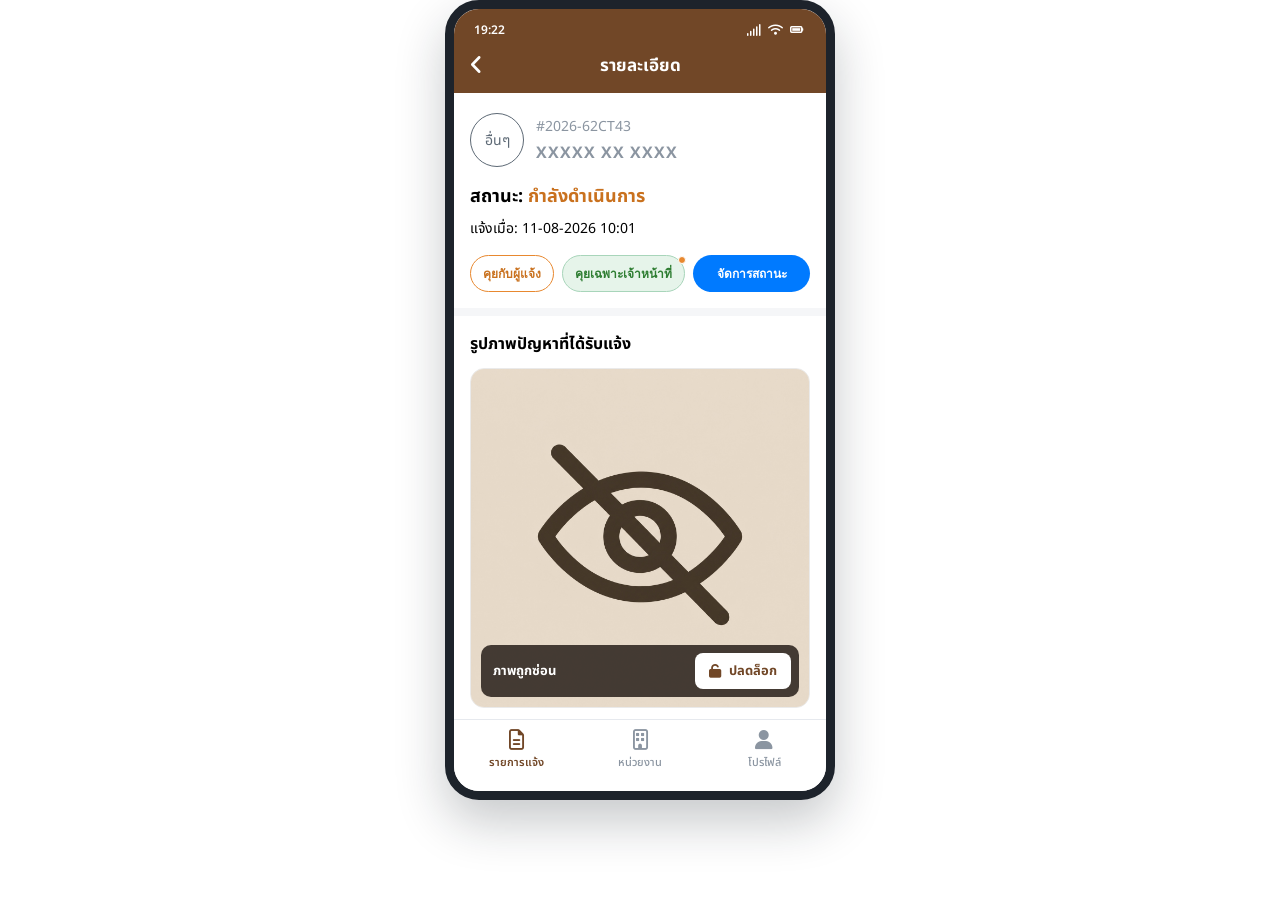
==== commit 6f8950dc: "ปรับ UI ล็อกและไทม์ไลน์ให้ตรงทั้งสามแพลตฟอร์ม" ====
--- a/app/index.html
+++ b/app/index.html
@@ -399,31 +399,32 @@
     .timeline {
       display: flex;
       flex-direction: column;
-      padding-left: 8px;
-      margin-top: 16px;
+      padding: 10px 16px 100px 20px;
+      border-top: 1px solid #e0e0e0;
     }
 
     .timeline-item {
       display: flex;
       position: relative;
-      margin-bottom: 16px;
+      min-height: 80px;
     }
 
     .timeline-dot-outline {
-      width: 24px;
-      height: 24px;
-      border-radius: 12px;
+      width: 30px;
+      height: 30px;
+      flex: 0 0 30px;
+      border-radius: 15px;
       border: 2px solid #fbbc05;
-      background: #fff;
+      background: #fef3c7;
       z-index: 2;
       margin-right: 12px;
     }
 
     .timeline-line {
       position: absolute;
-      left: 11px;
-      top: 24px;
-      bottom: -16px;
+      left: 14px;
+      top: 30px;
+      bottom: 0;
       width: 2px;
       background: #e6e9ee;
       z-index: 1;
@@ -435,12 +436,13 @@
 
     .timeline-content-no-bg {
       flex: 1;
-      padding-bottom: 16px;
+      padding: 2px 5px 24px;
     }
 
     .timeline-header-row {
       display: flex;
       align-items: center;
+      flex-wrap: wrap;
       gap: 8px;
       margin-bottom: 8px;
     }
@@ -450,7 +452,7 @@
       color: #c9711e;
       padding: 4px 10px;
       border-radius: 12px;
-      font-size: 11px;
+      font-size: 12px;
       font-weight: 700;
     }
 
@@ -538,9 +540,6 @@
               <div class="ticket-id">#2026-62CT43</div>
               <div class="ticket-title-row">
                 <div class="ticket-title">XXXXX XX XXXX</div>
-                <!-- ปุ่มปลดล็อก (ถ้าเรื่อง sensitive) -->
-                <button class="btn-unlock-small" id="btn-top-unlock"><i class="fa-solid fa-unlock-keyhole"></i>
-                  ปลดล็อก</button>
               </div>
             </div>
           </div>
@@ -654,24 +653,33 @@
 
     // ไทม์ไลน์ตอนยังล็อก แสดงสถานะ เวลา และหน่วยงานที่ดำเนินการ
     // ส่วนข้อความกับภาพถูกตัดจากฝั่ง API แล้ว จึงไม่มีอะไรให้ซ่อนเพิ่ม
+    const TIMELINE_TONE = {
+      report: ["#FEE2E2", "#EF4444"],
+      inprogress: ["#FEF3C7", "#F59E0B"],
+      forward: ["#E0F2FE", "#0284C7"],
+      follow: ["#E2E8F0", "#64748B"],
+    };
+
     document.getElementById("normal-timeline").innerHTML = lockedTimeline
-      .map((item) => `
+      .map((item) => {
+        const [background, border] = TIMELINE_TONE[item.state] || TIMELINE_TONE.inprogress;
+        return `
         <div class="timeline-item">
-          <div class="timeline-dot-outline"></div>
+          <div class="timeline-dot-outline" style="background:${background};border-color:${border};"></div>
           <div class="timeline-line"></div>
           <div class="timeline-content-no-bg">
             <div class="timeline-header-row">
-              <span class="status-pill-small">${item.tl_state_name}</span>
+              <span class="status-pill-small" style="background:${background};border:1px solid ${border};">${item.tl_state_name}</span>
               <span class="timeline-author">โดย ${item.group_name || item.first_name}</span>
             </div>
-            <div class="timeline-time-text">${item.updated_on} น.</div>
+            <div class="timeline-time-text">${item.display_date}</div>
           </div>
         </div>
-      `)
+      `;})
       .join("");
 
     // เรียกใช้งาน Sensitive Flow ใส่ลงใน #sensitive-slot
-    const sensitiveFlow = mountSensitiveFlow(document.getElementById("sensitive-slot"), {
+    mountSensitiveFlow(document.getElementById("sensitive-slot"), {
       ticketId: lockedCase.ticketId,
       onStateChange: (state) => {
         const topHeader = document.getElementById("sensitive-top-header");
@@ -690,10 +698,6 @@
       }
     });
 
-    document.getElementById("btn-top-unlock")
-      .addEventListener("click", sensitiveFlow.openUnlock);
-
-
   </script>
 </body>
 
--- a/shared/sensitive-flow.css
+++ b/shared/sensitive-flow.css
@@ -277,14 +277,33 @@
  * Styles for the new locked state 
  */
 .sv-locked-new {
-  align-items: center;
-  justify-content: center;
+  position: relative;
+  overflow: hidden;
   background: #FAFAFA;
   border: 1px solid #EAEAEA;
   border-radius: var(--sv-radius);
-  padding: 32px 16px 24px;
-  gap: 6px;
-}
+  padding: 0;
+  gap: 0;
+}
+
+.sv-locked-media { position: relative; width: 100%; }
+
+.sv-locked-overlay {
+  position: absolute;
+  right: 10px;
+  bottom: 10px;
+  left: 10px;
+  display: flex;
+  align-items: center;
+  justify-content: space-between;
+  gap: 10px;
+  padding: 8px 8px 8px 12px;
+  border-radius: 10px;
+  color: #fff;
+  background: rgba(32, 24, 19, .82);
+}
+
+.sv-locked-overlay-label { font-size: 13px; font-weight: 700; }
 
 .sv-locked-icon-wrap {
   width: 72px;
@@ -315,12 +334,13 @@
   align-items: center;
   justify-content: center;
   gap: 8px;
-  background: var(--sv-accent);
+  background: #fff;
+  color: var(--sv-accent);
   border-radius: 8px;
-  padding: 12px 24px;
-  font-size: 14px;
-  width: 100%;
-  max-width: 240px;
+  padding: 8px 14px;
+  font-size: 13px;
+  width: auto;
+  max-width: none;
 }
 
 /*
@@ -480,8 +500,8 @@
   width: 100%;
   aspect-ratio: 1 / 1;
   object-fit: cover;
-  border-radius: var(--sv-radius);
-  border: 1px solid var(--sv-line);
+  border-radius: 0;
+  border: 0;
   -webkit-user-select: none;
   user-select: none;
 }
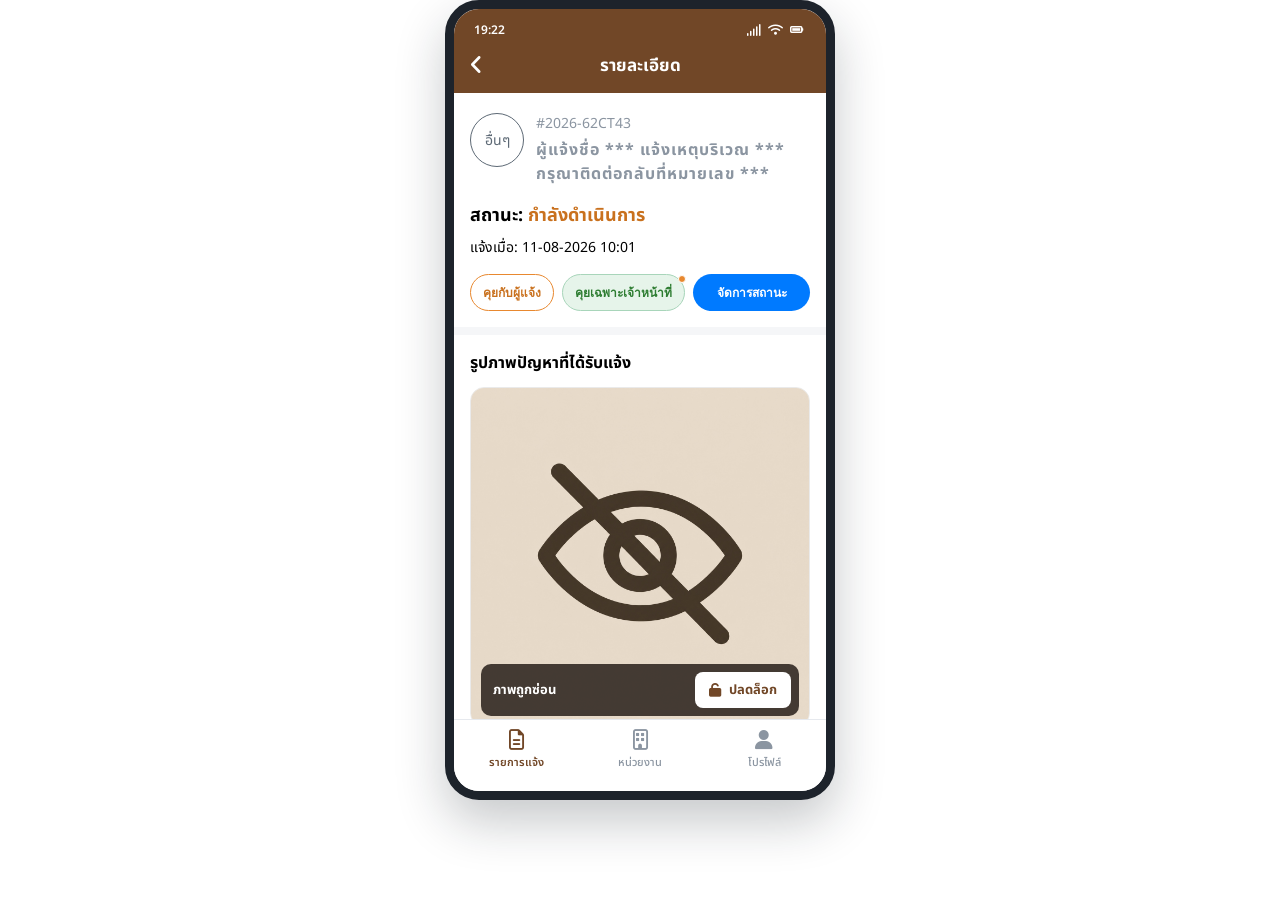
==== commit 265d26e9: "ข้อความที่ censor แล้วแสดงเหมือนกันทั้งสามหน้า LIFF แสดงข้อความเต็มประโยคที่บอทปิดเฉพาะคำอ่อนไหว แต่" ====
--- a/app/index.html
+++ b/app/index.html
@@ -539,7 +539,7 @@
             <div class="ticket-info">
               <div class="ticket-id">#2026-62CT43</div>
               <div class="ticket-title-row">
-                <div class="ticket-title">XXXXX XX XXXX</div>
+                <div class="ticket-title" id="val-description"></div>
               </div>
             </div>
           </div>
@@ -650,6 +650,10 @@
   <script type="module">
     import { mountSensitiveFlow } from "../shared/sensitive-flow.js?v=2";
     import { lockedCase, lockedTimeline } from "../shared/sensitive-mock.js";
+
+    // ข้อความที่บอท censor แล้ว ปิดเฉพาะคำที่เป็นข้อมูลส่วนบุคคล ไม่ได้ปิดทั้งก้อน
+    document.getElementById("val-description").textContent = lockedCase.censoredDescription;
+    document.getElementById("val-address").textContent = lockedCase.censoredAddress;
 
     // ไทม์ไลน์ตอนยังล็อก แสดงสถานะ เวลา และหน่วยงานที่ดำเนินการ
     // ส่วนข้อความกับภาพถูกตัดจากฝั่ง API แล้ว จึงไม่มีอะไรให้ซ่อนเพิ่ม
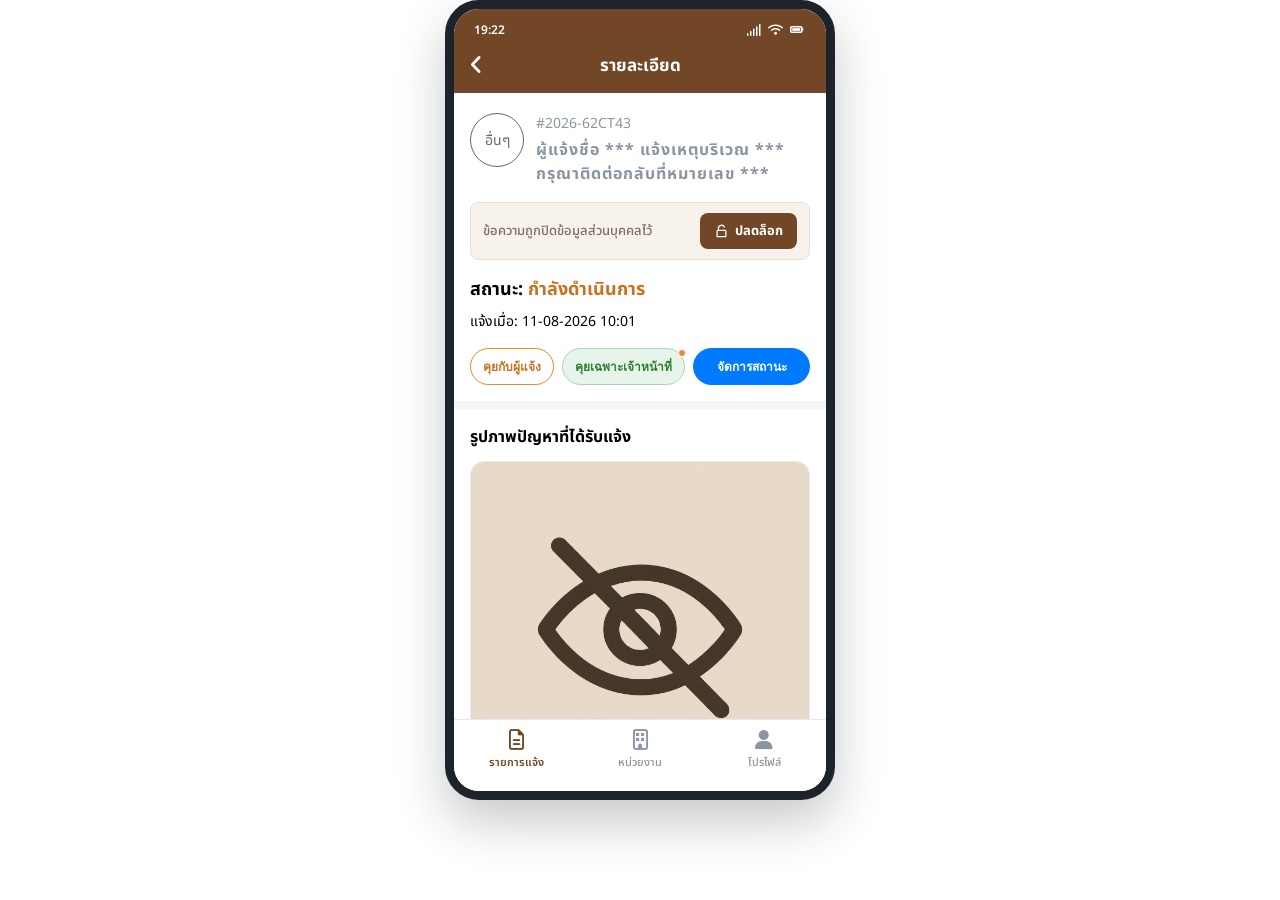
==== commit 6c09a7f0: "ปรับ UI sensitive ทั้ง 3 platform ให้ตรงกัน เดิมแต่ละหน้าเขียนคำ ปุ่ม และแถบหัวการ์ดของตัวเอง เลยเพี" ====
--- a/app/index.html
+++ b/app/index.html
@@ -12,7 +12,7 @@
     rel="stylesheet">
   <!-- ใช้ FontAwesome สำหรับ Icon -->
   <link rel="stylesheet" href="https://cdnjs.cloudflare.com/ajax/libs/font-awesome/6.4.0/css/all.min.css">
-  <link rel="stylesheet" href="../shared/sensitive-flow.css?v=2">
+  <link rel="stylesheet" href="../shared/sensitive-flow.css?v=4">
   <style>
     * {
       box-sizing: border-box;
@@ -113,6 +113,13 @@
     .detail-top-row {
       display: flex;
       gap: 12px;
+      margin-bottom: 16px;
+    }
+
+    /* แถบปุ่มปลดล็อกแทรกอยู่ระหว่าง .detail-top-row กับแถวสถานะ
+       ตัวบนมี margin-bottom อยู่แล้ว เลยเติมด้านล่างให้ระยะเท่ากันทั้งสองข้าง */
+    .detail-top-row + .sv-desc-unlock {
+      margin-top: 0;
       margin-bottom: 16px;
     }
 
@@ -648,7 +655,7 @@
   </div>
 
   <script type="module">
-    import { mountSensitiveFlow } from "../shared/sensitive-flow.js?v=2";
+    import { attachDescriptionUnlock, mountSensitiveFlow } from "../shared/sensitive-flow.js?v=4";
     import { lockedCase, lockedTimeline } from "../shared/sensitive-mock.js";
 
     // ข้อความที่บอท censor แล้ว ปิดเฉพาะคำที่เป็นข้อมูลส่วนบุคคล ไม่ได้ปิดทั้งก้อน
@@ -683,7 +690,7 @@
       .join("");
 
     // เรียกใช้งาน Sensitive Flow ใส่ลงใน #sensitive-slot
-    mountSensitiveFlow(document.getElementById("sensitive-slot"), {
+    const flow = mountSensitiveFlow(document.getElementById("sensitive-slot"), {
       ticketId: lockedCase.ticketId,
       onStateChange: (state) => {
         const topHeader = document.getElementById("sensitive-top-header");
@@ -702,6 +709,16 @@
       }
     });
 
+    // ปุ่มปลดล็อกจุดที่สอง ต่อท้ายข้อความรายละเอียดที่ถูก censor
+    // ปุ่มบนภาพอย่างเดียวไม่พอ เพราะคนที่อยากอ่าน "ข้อความ" จะไม่มองไปที่ภาพ
+    // ต่อท้าย .detail-top-row ทั้งแถว ไม่ใช่ต่อท้ายตัวข้อความ
+    // เพราะข้อความอยู่ในคอลัมน์ที่เยื้องมาจากรูปวงกลม ถ้าแปะตรงนั้นแถบจะไม่เต็มความกว้าง
+    // ไม่เข้าชุดกับบล็อกอื่นในหน้า
+    attachDescriptionUnlock(
+      document.querySelector(".detail-top-row"),
+      flow.unlock
+    );
+
   </script>
 </body>
 
--- a/shared/sensitive-flow.css
+++ b/shared/sensitive-flow.css
@@ -4,7 +4,9 @@
 .sv-root,
 .sv-modal-overlay {
   --sv-accent: #714727;
-  --sv-accent-soft: #f4e8dd;
+  /* ตรงกับ .sensitive-security-badge ของ LIFF ที่ compile จาก sensitive.scss จริง
+     เดิมตรงนี้เป็น #f4e8dd ทำให้ badge ของ app อ่อนกว่าของ LIFF นิดหน่อย */
+  --sv-accent-soft: #f1dfcf;
   --sv-text: #2f241e;
   --sv-muted: #786a61;
   --sv-line: #ead8c9;
@@ -505,3 +507,193 @@
   -webkit-user-select: none;
   user-select: none;
 }
+
+/* ============================================================================
+ * ชิ้นส่วนกลางที่ทั้ง 3 platform ต้องหน้าตาเหมือนกัน
+ *
+ * เพิ่มรอบนี้เพราะรีวิวแล้วพบว่าปุ่มปลดล็อกกับแถบ toolbar หลังปลดล็อก
+ * หน้าตาไม่ตรงกันสักหน้า แต่ละหน้าเขียนเองหมด
+ * ใครเอาไปทำต่อ ลอก *ค่าสี ขนาด และลำดับของชิ้นส่วน* ในบล็อกนี้ไป
+ * ไม่ต้องลอก class name (React / React Native เรียกชื่ออะไรก็ได้)
+ * ========================================================================= */
+
+:root {
+  --sv-accent: #714727;        /* น้ำตาลแบรนด์ ใช้กับทุกอย่างที่เป็นของ sensitive */
+  --sv-accent-soft: #f1dfcf;   /* พื้นอ่อนของ badge */
+  --sv-scrim: rgba(32, 24, 19, .82);
+}
+
+/* ---------- ปุ่มปลดล็อก ----------
+ * มี 2 แบบเท่านั้น อย่าสร้างแบบที่ 3
+ *
+ *   .sv-unlock--solid  ปุ่มบนพื้นขาว (ท้ายข้อความรายละเอียด) = น้ำตาลทึบ ตัวอักษรขาว
+ *   .sv-unlock--onscrim ปุ่มบนแถบดำทับภาพ                     = พื้นขาว ตัวอักษรน้ำตาล
+ *
+ * ที่ต้องมี 2 แบบเพราะปุ่มบนภาพวางอยู่บนแถบสีเข้ม ถ้าใช้น้ำตาลทึบจะจมหายไปกับพื้น
+ * นอกนั้น (ไอคอนกุญแจ ข้อความ "ปลดล็อก" ความโค้ง ขนาดตัวอักษร) เหมือนกันทุกอย่าง
+ * ผู้ใช้จึงอ่านออกว่าเป็นปุ่มเดียวกัน */
+.sv-unlock {
+  display: inline-flex;
+  align-items: center;
+  justify-content: center;
+  gap: 6px;
+  min-height: 36px;
+  padding: 7px 14px;
+  border: 0;
+  border-radius: 8px;
+  font-family: inherit;
+  font-size: 13px;
+  font-weight: 700;
+  line-height: 1;
+  white-space: nowrap;
+  cursor: pointer;
+}
+
+.sv-unlock:disabled { opacity: .6; cursor: default; }
+.sv-unlock--solid { background: var(--sv-accent); color: #fff; }
+.sv-unlock--solid:hover { opacity: .9; }
+.sv-unlock--onscrim { background: #fff; color: var(--sv-accent); }
+.sv-unlock--onscrim:hover { background: #f6efe9; }
+
+/* แถวปุ่มปลดล็อกที่ต่อท้ายข้อความรายละเอียด
+ * ผู้ใช้ที่สนใจ "ข้อความ" ไม่ใช่ "ภาพ" จะได้ไม่ต้องไปหาปุ่มที่มุมภาพ
+ *
+ * ทำเป็นแถบครีมเต็มความกว้าง ไม่ใช่ปุ่มลอยๆ ข้างข้อความ
+ * เพราะ LIFF วางเนื้อหาเป็นบล็อกพื้นอ่อนมุมมน 8px เรียงกันลงมาทั้งหน้า
+ * (แถบเขียว "แจ้งเมื่อ" แถบเหลือง "กำลังดำเนินการ") ปุ่มน้ำตาลทึบลอยอยู่เฉยๆ
+ * เลยดูเหมือนของแปลกปลอมที่แปะเพิ่มเข้าไป
+ * ทำแบบนี้เหมือนกันทั้งสามหน้า ไม่ได้แยกทำเฉพาะ LIFF */
+.sv-desc-unlock {
+  display: flex;
+  align-items: center;
+  justify-content: space-between;
+  gap: 10px;
+  flex-wrap: wrap;
+  margin-top: 10px;
+  padding: 10px 12px;
+  border: 1px solid #eadfd3;
+  border-radius: 8px;
+  background: #f8f2ec;
+}
+
+.sv-desc-unlock__hint {
+  color: #7d6d61;
+  font-size: 13px;
+  font-weight: 500;
+}
+
+/* ---------- แถบหัวของการ์ดหลังปลดล็อก ----------
+ * รูปแบบเดียวกันทั้ง 3 platform:  [SENSITIVE] [n หน้า] ......... [ดูภาพทั้งหมด (n)]
+ * ต้องอยู่ *ในการ์ด* ไม่ใช่ใน header ของหน้า เพราะเวลาเอาไปแปะใน citydata /
+ * FondueManager จริง จะได้ไม่ต้องไปยุ่งกับ chrome ของหน้าเจ้าภาพ */
+.sv-rendered-toolbar {
+  display: flex;
+  align-items: center;
+  justify-content: space-between;
+  gap: 8px;
+  padding: 10px 12px;
+  border-bottom: 1px solid #dfc8b5;
+  background: #fffaf6;
+}
+
+.sv-rendered-badges { display: flex; align-items: center; gap: 6px; }
+
+/* SENSITIVE เคยเป็นสีแดงในหน้า web อย่างเดียว เปลี่ยนมาใช้น้ำตาลแบรนด์ให้ตรงกัน
+ * สีแดงในระบบเราหมายถึง "ผิดพลาด/เร่งด่วน" ซึ่งไม่ใช่ความหมายของธงนี้ */
+.sv-security-badge {
+  display: inline-flex;
+  align-items: center;
+  min-height: 22px;
+  padding: 0 9px;
+  border-radius: 999px;
+  color: var(--sv-accent);
+  background: var(--sv-accent-soft);
+  font-size: 12px;
+  font-weight: 700;
+  letter-spacing: .02em;
+}
+
+.sv-page-count {
+  display: inline-flex;
+  align-items: center;
+  min-height: 22px;
+  padding: 0 9px;
+  border-radius: 999px;
+  color: #fff;
+  background: #6b625d;
+  font-size: 12px;
+  font-weight: 700;
+}
+
+.sv-gallery-btn {
+  display: inline-flex;
+  align-items: center;
+  gap: 6px;
+  min-height: 34px;
+  padding: 6px 12px;
+  border: 0;
+  border-radius: 999px;
+  color: #fff;
+  background: var(--sv-accent);
+  font-family: inherit;
+  font-size: 12px;
+  font-weight: 700;
+  white-space: nowrap;
+  cursor: pointer;
+}
+
+.sv-gallery-btn:hover { opacity: .9; }
+
+/* ---------- สถานะ render ไม่สำเร็จ ----------
+ * เดิมมีแต่ใน app หน้าอื่นค้างอยู่ที่ spinner ตลอดไปถ้า render ล้ม */
+.sv-render-error {
+  display: flex;
+  flex-direction: column;
+  align-items: center;
+  gap: 12px;
+  padding: 32px 20px;
+  text-align: center;
+  color: #786a61;
+  font-size: 14px;
+}
+
+/* การ์ดรวมของหน้าที่ปลดล็อกแล้ว — โครงเดียวกับ .sensitive-rendered-card ของ LIFF */
+.sv-rendered-card {
+  overflow: hidden;
+  border: 1px solid #dfc8b5;
+  border-radius: 12px;
+  background: #fff;
+  box-shadow: 0 4px 14px rgba(72, 48, 30, .07);
+}
+
+/* หน้าที่อยู่ในการ์ดไม่ต้องมีกรอบของตัวเองแล้ว ใช้เส้นคั่นแทนเหมือน LIFF */
+.sv-rendered-card .sv-pages-new { gap: 0; }
+.sv-rendered-card .sv-page-card {
+  border: 0;
+  border-radius: 0;
+  box-shadow: none;
+}
+.sv-rendered-card .sv-page-card + .sv-page-card { border-top: 8px solid #eee8e3; }
+
+/* หัวแกลเลอรี: ชื่อภาพ + ลำดับ อยู่ชิดซ้าย ปุ่มปิดชิดขวา (เหมือน LIFF และ web) */
+.sv-lightbox__heading {
+  display: flex;
+  flex-direction: column;
+  gap: 2px;
+  min-width: 0;
+}
+
+.sv-lightbox__title {
+  color: #fff;
+  font-size: 15px;
+  font-weight: 700;
+  overflow: hidden;
+  text-overflow: ellipsis;
+  white-space: nowrap;
+}
+
+.sv-lightbox__counter {
+  font-size: 13px;
+  font-weight: 500;
+  color: rgba(255, 255, 255, .75);
+}
